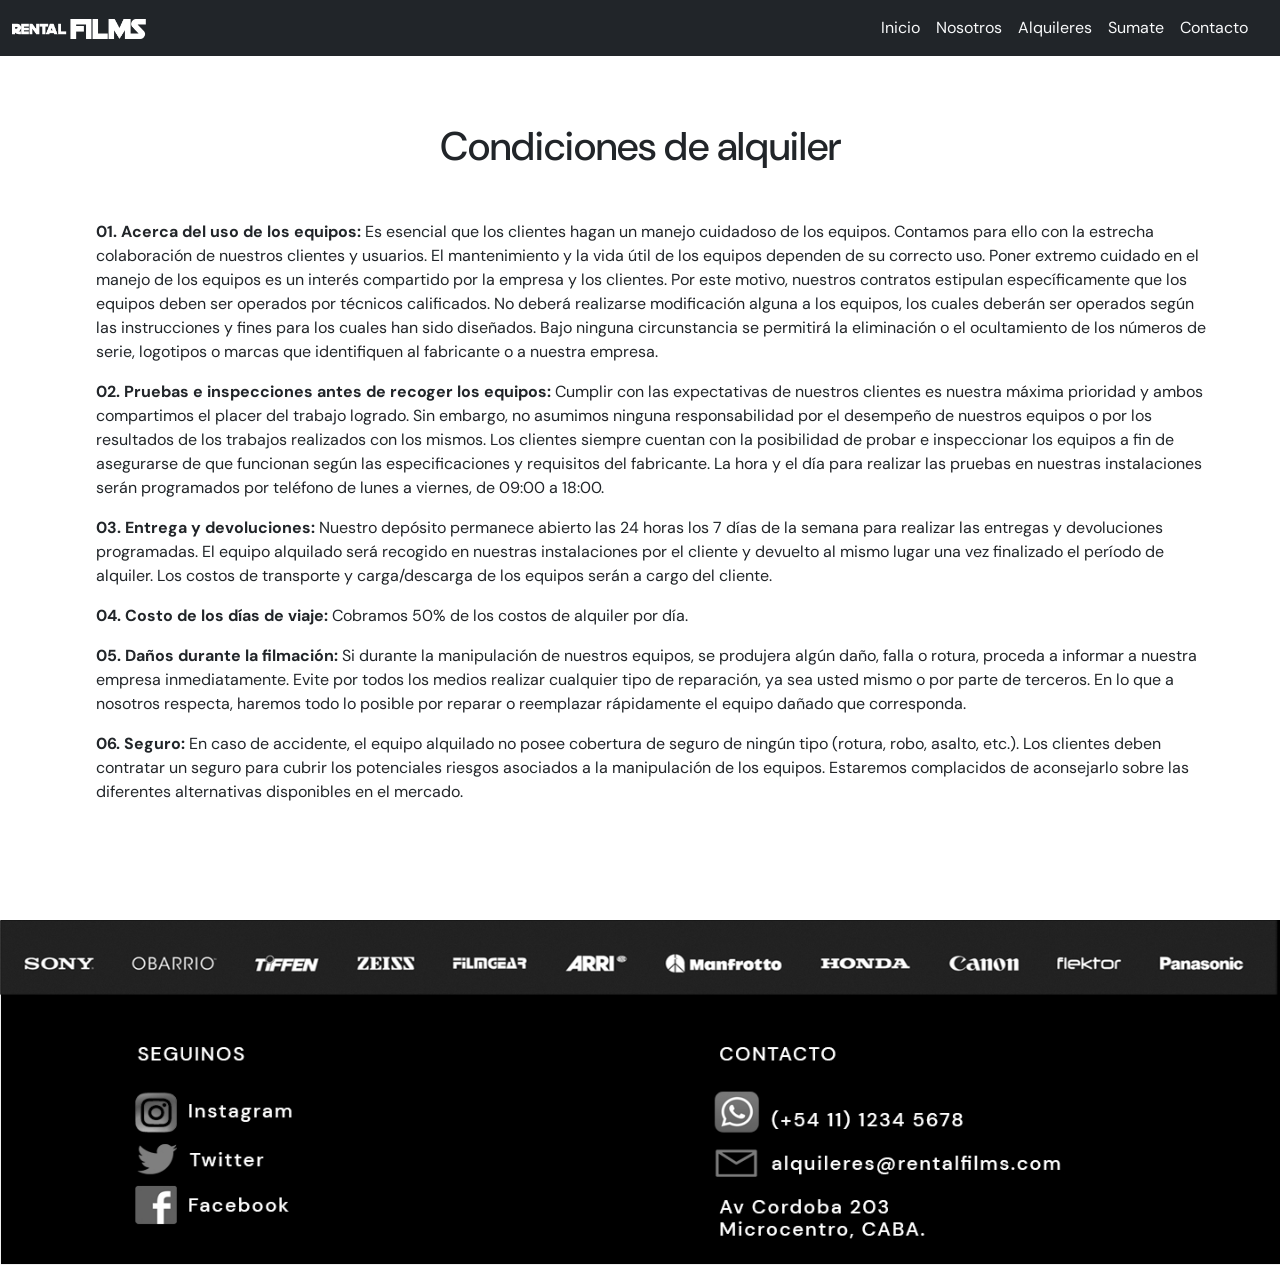
==== Alquileres.html @ 3f25f835 "Preentrega2" ====
<!DOCTYPE html>
<html lang="en">
  <head>
    <meta charset="UTF-8" />
    <meta http-equiv="X-UA-Compatible" content="IE=edge" />
    <meta name="viewport" content="width=device-width, initial-scale=1.0" />
    <title>Rental Films</title>
    <link rel="icon" type="image/jpg" href="./Images/favicon.png" />
    <link href="https://cdn.jsdelivr.net/npm/bootstrap@5.2.1/dist/css/bootstrap.min.css" rel="stylesheet" integrity="sha384-iYQeCzEYFbKjA/T2uDLTpkwGzCiq6soy8tYaI1GyVh/UjpbCx/TYkiZhlZB6+fzT" crossorigin="anonymous">
    <link rel="stylesheet" href="css/style.css" />
    <link rel="preconnect" href="https://fonts.googleapis.com" />
    <link rel="preconnect" href="https://fonts.gstatic.com" crossorigin />
    <link
      href="https://fonts.googleapis.com/css2?family=DM+Sans:ital,wght@0,400;0,500;0,700;1,400;1,500;1,700&display=swap"
      rel="stylesheet"
    />
  </head>
  <body>
     <!-- Header -->
     <header class="main_header">
      <nav class="navbar navbar-expand-lg bg-dark navbar-dark">
        <div class="container-fluid">
          <div style="width:150px;">
            <a href="./index.html">
          <img class="img-fluid w-100 m-auto hidden lg-up" src="./Images/LOGO RENTAL FILMS WHITE.png" alt="Logo fluid">
        </a>
        </div>
          <button
            class="navbar-toggler"
            type="button"
            data-bs-toggle="collapse"
            data-bs-target="#navbarTogglerDemo03"
            aria-controls="navbarTogglerDemo03"
            aria-expanded="false"
            aria-label="Toggle navigation">
            <span class="navbar-toggler-icon"></span>
          </button>

          <div
            class="container collapse navbar-collapse"
            id="navbarTogglerDemo03">
            <ul class="navbar-nav ms-auto mb-2 mb-lg-0">              
              <li class="nav-item">
                <a class="nav-link text-light" href="./index.html">Inicio</a>
              </li>
              <li class="nav-item">
                <a class="nav-link text-light" href="./Nosotros.html"
                  >Nosotros</a
                >
              </li>
              <li class="nav-item">
                <a class="nav-link text-light" href="./Alquileres.html"
                  >Alquileres</a
                >
              </li>
              <li class="nav-item">
                <a class="nav-link text-light" href="./Sumate.html">Sumate</a>
              </li>
              <li class="nav-item">
                <a class="nav-link text-light" href="./Contacto.html"
                  >Contacto</a
                >
              </li>
            </ul>
          </div>
        </div>
      </nav>
    </header>
    <!-- Fin Header -->
    <main>
      <div class="alquileres_condiciones">
        <h1>Condiciones de alquiler</h1>
      </div>
      <div class="alquileres_ol">
        <ol>
          <b> 01. Acerca del uso de los equipos:</b>
          Es esencial que los clientes hagan un manejo cuidadoso de los equipos.
          Contamos para ello con la estrecha colaboración de nuestros clientes y
          usuarios. El mantenimiento y la vida útil de los equipos dependen de
          su correcto uso. Poner extremo cuidado en el manejo de los equipos es
          un interés compartido por la empresa y los clientes. Por este motivo,
          nuestros contratos estipulan específicamente que los equipos deben ser
          operados por técnicos calificados. No deberá realizarse modificación
          alguna a los equipos, los cuales deberán ser operados según las
          instrucciones y fines para los cuales han sido diseñados. Bajo ninguna
          circunstancia se permitirá la eliminación o el ocultamiento de los
          números de serie, logotipos o marcas que identifiquen al fabricante o
          a nuestra empresa.
        </ol>
        <ol>
          <b> 02. Pruebas e inspecciones antes de recoger los equipos:</b>
          Cumplir con las expectativas de nuestros clientes es nuestra máxima
          prioridad y ambos compartimos el placer del trabajo logrado. Sin
          embargo, no asumimos ninguna responsabilidad por el desempeño de
          nuestros equipos o por los resultados de los trabajos realizados con
          los mismos. Los clientes siempre cuentan con la posibilidad de probar
          e inspeccionar los equipos a fin de asegurarse de que funcionan según
          las especificaciones y requisitos del fabricante. La hora y el día
          para realizar las pruebas en nuestras instalaciones serán programados
          por teléfono de lunes a viernes, de 09:00 a 18:00.
        </ol>
        <ol>
          <b> 03. Entrega y devoluciones:</b>
          Nuestro depósito permanece abierto las 24 horas los 7 días de la
          semana para realizar las entregas y devoluciones programadas. El
          equipo alquilado será recogido en nuestras instalaciones por el
          cliente y devuelto al mismo lugar una vez finalizado el período de
          alquiler. Los costos de transporte y carga/descarga de los equipos
          serán a cargo del cliente.
        </ol>
        <ol>
          <b> 04. Costo de los días de viaje:</b>
          Cobramos 50% de los costos de alquiler por día.
        </ol>
        <ol>
          <b> 05. Daños durante la filmación:</b>
          Si durante la manipulación de nuestros equipos, se produjera algún
          daño, falla o rotura, proceda a informar a nuestra empresa
          inmediatamente. Evite por todos los medios realizar cualquier tipo de
          reparación, ya sea usted mismo o por parte de terceros. En lo que a
          nosotros respecta, haremos todo lo posible por reparar o reemplazar
          rápidamente el equipo dañado que corresponda.
        </ol>
        <ol>
          <b> 06. Seguro:</b>
          En caso de accidente, el equipo alquilado no posee cobertura de seguro
          de ningún tipo (rotura, robo, asalto, etc.). Los clientes deben
          contratar un seguro para cubrir los potenciales riesgos asociados a la
          manipulación de los equipos. Estaremos complacidos de aconsejarlo
          sobre las diferentes alternativas disponibles en el mercado.
        </ol>
      </div>
    </main>
    <script src="https://cdn.jsdelivr.net/npm/bootstrap@5.2.1/dist/js/bootstrap.bundle.min.js" integrity="sha384-u1OknCvxWvY5kfmNBILK2hRnQC3Pr17a+RTT6rIHI7NnikvbZlHgTPOOmMi466C8" crossorigin="anonymous"></script>
  </body>
  <!-- Footer -->
  <footer class="footer">
    <div>
      <img class="footer_img" src="./Images/FOOTER.jpg" alt="Footer img" />
    </div>
  </footer>
  <!-- Fin Footer -->
</html>
---- css/style.css ----
@media screen and (min-width: 375px) and (max-width: 768px) {
  /* index Mobile */
  body {
    margin: 0 auto;
    font-family: "DM Sans", sans-serif !important;
    background-image: #e7e7e7;
  }
  .logorental {
    padding-top: 10px;
    width: 30%;
  }
  .imagenportada {
    margin: 0 auto;
    width: 100vw;
  }
  .main_maspedidos {
    width: 100vw;
    height: 100%;
    display: flex;
    flex-wrap: wrap;
    justify-content: center;
    align-content: center;
  }
  .main_maspedidos_title h2 {
    margin: 0 auto;
    padding-top: 20px;
    font-size: 16px;
    align-items: center;
    justify-content: center;
    text-align: center;
  }
  .main_maspedidos_box {
    width: 90%;
    justify-self: center;
  }
  .main_maspedidos_cam {
    width: 100%;
  }
  .masproductos {
    display: flex;
    flex-direction: row;
    justify-content: center;
    align-items: center;
    width: 100%;
    height: 0px;
    font-size: 8px;
  }
  .masproductos h3 {
    padding-bottom: 40px;
  }
  .arribos_oferta {
    width: 100vw;
    height: 100%;
    display: flex;
    flex-wrap: wrap;
    justify-content: center;
    padding-bottom: 3px;
    gap: 10px;
  }
  .oferta_del_mes {
    width: 80%;
  }
  .nuevos_arribos {
    width: 80%;
  }
  .promo_estudiantes {
    width: 90%;
    padding-bottom: 5px;
  }
  h3 span {
    background-color: #d6d6d6;
  }
  .footer {
    width: 100vw;
    background-color: grey;
  }
  .footer_img {
    width: 100%;
  }
  /* Nosotros Mobile */

  .nosotros_main {
    display: flex;
    flex-direction: row;
    justify-content: center;
    align-self: center;
    padding-top: 70px;
    width: 100%;
    height: 100%;
  }
  .nosotros_main_img {
    width: 95%;
  }
  .nosotros_main_text {
    margin: 0 auto;
    display: flex;
    flex-direction: column;
    justify-content: center;
    height: 500px;
  }
  .nosotros_main_text_p {
    margin: 0 auto;
    line-height: 2;
    width: 90%;
    font-size: 10px;
  }
  .footer {
    width: 100vw;
    background-color: grey;
  }
  .footer_img {
    width: 100%;
  }
  /* Sumate Mobile */

  .sumate_trabaja {
    display: flex;
    flex-direction: column;
    justify-content: center;
    align-items: center;
    width: 100%;
    height: 90px;
  }
  .sumate_trabaja h1 {
    font-size: 14px;
  }
  .sumate_trabaja_p {
    margin: 0 auto;
    align-items: center;
    width: 80%;
    font-size: 12px;
    padding-bottom: 20px;
  }
  .sumate_forms {
    width: 100%;
    height: 190px;
    display: flex;
    flex-direction: row;
    justify-content: center;
    gap: 30px;
  }
  .sumate_forms_labels {
    display: flex;
    flex-direction: column;
    font-size: 12px;
    gap: 5px;
  }
  .sumate_forms_inputs {
    display: flex;
    gap: 7px;
    flex-direction: column;
  }
  .sumate_forms_inputs_box {
    height: 16px;
      }
  .sumate_forms_sexo {
    display: flex;
    flex-direction: row;
    justify-content: center;
    gap: 20px;
    height: 40px;
  }
  .sumate_forms_sexo {
    font-size: 12px;
  }
  .sumate_forms_contenedor {
    display: flex;
    justify-content: center;
  }
  .sumate_textarea {
    width: 80%;
    height: 80px;
  }
  .sumate_forms_acepta {
    display: flex;
    flex-direction: row;
    justify-content: center;
    font-size: 12px;
  }
  .sumate_forms_enviar {
    display: flex;
    flex-direction: row;
    justify-content: center;
    width: 100%;
    gap: 15px;
    padding-top: 15px;
  }

  /* Contacto Mobile */

  .main_contacto {
    display: flex;
    flex-direction: column;
    margin: 0 auto;
    height: 100%;
  }
  .contacto_mapa {

    display: flex;
    flex-direction: column;
    justify-content: center;
    align-items: center;
    width: 100%;
    height: 300px;
  }
  .contacto_mapa img {
    margin: 0 auto;
    width: 90%;
  }
  .contacto_forms {
    width: 100%;
    height: 110px;
    display: grid;
    grid-template-columns: 1fr 1fr;
    grid-template-rows: 1f 1fr;
    gap: 2px;
  }
  .contacto_forms_img {
  width: 80%;
  padding: 40px;

  }
  .contacto_forms_inputs {
    width: 80%;
    display: flex;
    flex-direction: column;
    gap: 5px;
    font-size: 12px;
    padding-top: 20px;
    padding-right: 30px;
  }
  .input_scale_contacto {
    width: 100%;
    height: 15px;
  }
  .contacto_forms_texto_contenedor {
    display: flex;
    flex-direction: column;
    align-items: center;
    justify-content: center;
    padding: 15px;
  }
  .contacto_forms_texto {
    display: flex;
    flex-direction: column;
    justify-content: center;
    width: 90%;
    height: 100px;
  }
  .contacto_forms_submit {
    display: flex;
    align-items: start;
    justify-content: center;
    height: 50px;
  }
  .footer {
    height: 100%;
  }
  /* Nosotros Mobile */

  .nosotros_main {
    display: flex;
    flex-direction: row;
    justify-content: center;
    align-self: center;
    padding-top: 70px;
    width: 100%;
    height: 100%;
  }
  .nosotros_main_img {
    width: 95%;
  }
  .nosotros_main_text {
    margin: 0 auto;
    display: flex;
    flex-direction: column;
    justify-content: center;
    height: 500px;
  }
  .nosotros_main_text_p {
    margin: 0 auto;
    line-height: 2;
    width: 90%;
    font-size: 10px;
  }
  .footer {
    width: 100vw;
    background-color: grey;
  }
  .footer_img {
    width: 100%;
  }
  /* Alquileres Mobile */
  .alquileres_condiciones {
    text-decoration: underline;
    margin: 0 auto;
    display: flex;
    flex-direction: column;
    align-items: center;
    width: 100%;
    height: 100%;
  }
  .alquileres_condiciones h1{
    font-size: 14px;
  }
  .alquileres_p {
    margin: 0 auto;
    width: 5%;
    height: 100%;
    font-size: 12px;
  }
  .alquileres_ol {
    display: flex;
    flex-direction: column;
    justify-content: center;
    margin: 0 15px;
    width: 90%;
    height: 100%;
    font-size: 10px;
    padding-bottom: 40px;
  }

}
@media screen and (min-width: 768px) and (max-width: 1024px) {  
  /* index Tablet */
  body {
    margin: 0 auto;
    font-family: "DM Sans", sans-serif !important;
    background-image: #e7e7e7;
  }

  .logorental {
    padding-top: 10px;
    width: 25%;
  }
  .main_header_logo a {
    display: flex;
    flex-direction: column;
    align-items: center;
    justify-content: center;
  }
  .main_header_nav {
    padding-top: 10px;
    width: 100vw;
    height: 40px;
    display: flex;
    justify-content: center;
    align-items: center;
    text-decoration: none;
  }

  .imagenportada {
    margin: 0 auto;
    width: 100vw;
  }
  .main_maspedidos_title {
    display: flex;
    flex-direction: column;
    font-size: 8px;
    align-items: center;
    justify-content: center;
    padding-bottom: 20px;
  }
  .main_maspedidos_title h2 {
    padding-top: 20px;
    font-size: 16px;
  }
  .main_maspedidos {
    width: 100vw;
    height: 100%;
    display: flex;
    flex-wrap: wrap;
    justify-content: center;
    align-content: center;
    gap: 15px;
  }
  .main_maspedidos_box {
    width: 75%;
    justify-self: center;
  }
  .main_maspedidos_cam {
    width: 100%;
  }
  .masproductos {
    display: flex;
    flex-direction: row;
    justify-content: center;
    align-items: center;
    width: 100%;
    height: 0px;
    font-size: 8px;
  }
  .masproductos {
    font-size: 16px;
    padding-top: 20px;
    padding-bottom: 20px;
  }
  .arribos_oferta {
    display: flex;
    flex-direction: column;
    justify-content: center;
    align-items: center;
    padding-bottom: 3px;
    gap: 10px;
  }
  .oferta_del_mes {
    width: 70%;
  }
  .nuevos_arribos {
    width: 70%;
  }
  .promo_estudiantes {
    width: 80%;
    padding-bottom: 5px;
  }
  h3 span {
    background-color: #d6d6d6;
  }
  .footer {
    width: 100vw;
    background-color: grey;
  }
  .footer_img {
    width: 100%;
  }
  /* Nosotros Tablet */

  .nosotros_main {
    display: flex;
    flex-direction: row;
    justify-content: center;
    align-self: center;
    padding-top: 70px;
    width: 100%;
    height: 100%;
  }
  .nosotros_main_img {
    padding-top: 15px;
    width: 90%;
  }
  .nosotros_main_text {
    margin: 0 auto;
    display: flex;
    flex-direction: column;
    justify-content: center;
    height: 400px;
  }
  .nosotros_main_text_p {
    margin: 0 auto;
    line-height: 2;
    width: 90%;
    font-size: 12px;
  }
  .footer {
    width: 100vw;
    background-color: grey;
  }
  .footer_img {
    width: 100%;
  }
  /* Alquileres Tablet */

  .alquileres_p {
    margin: 0 auto;
    width: 5%;
    height: 100%;
    font-size: 16px;
  }

  .alquileres_condiciones h1 {
    display: flex;
    flex-direction: column;
    align-items: center;
    font-size: 16px;
    text-decoration: underline;
    padding-top: 25px;
    height: 80px;
  }
  .alquileres_ol {
    display: flex;
    flex-direction: column;
    justify-content: center;
    margin: 0 15px;
    width: 90%;
    height: 520px;
    font-size: 12px;
    padding-bottom: 40px;
  }

  /* Sumate Tablet */

  .sumate_trabaja {
    display: flex;
    flex-direction: column;
    justify-content: center;
    align-items: center;
    padding-top: 20px;
    width: 100%;
    height: 50px;
  }
  .sumate_trabaja h1 {
    font-size: 16px;
    text-decoration: underline;
  }
  .sumate_trabaja_p {
    margin: 0 auto;
    align-items: center;
    width: 80%;
    font-size: 12px;
    padding-bottom: 20px;
  }
  .sumate_forms {
    width: 100%;
    height: 190px;
    display: flex;
    flex-direction: row;
    justify-content: center;
    gap: 30px;
  }
  .sumate_forms_labels {
    display: flex;
    flex-direction: column;
    font-size: 12px;
    gap: 5px;
  }
  .sumate_forms_inputs {
    display: flex;
    gap: 5.5px;
    flex-direction: column;
  }
  .sumate_forms_inputs_box {
height: 16px;
  }
  .sumate_forms_inputs input {
    height: 9%;
  }
  .sumate_forms_sexo {
    display: flex;
    flex-direction: row;
    justify-content: center;
    gap: 20px;
    height: 40px;
  }
  .sumate_forms_sexo {
    font-size: 12px;
  }
  .sumate_forms_contenedor {
    display: flex;
    justify-content: center;
  }
  .sumate_textarea {
    width: 60%;
    height: 80px;
  }
  .sumate_forms_acepta {
    padding-top: 15px;
    display: flex;
    flex-direction: row;
    justify-content: center;
    font-size: 12px;
  }
  .sumate_forms_enviar {
    display: flex;
    flex-direction: row;
    justify-content: center;
    gap: 15px;
    padding-top: 15px;
  }
  /* Contacto Tablet */

  .main_contacto {
    display: flex;
    flex-direction: column;
    margin: 0 auto;
    height: 100%;
  }
  .contacto_mapa {
    display: flex;
    flex-direction: column;
    justify-content: center;
    align-items: center;
    padding-top: 20px;
    width: 100%;
    height: 320px;
  }

  .contacto_forms {
    width: 100%;
    height: 160px;
    display: grid;
    grid-template-columns: 1fr 1fr;
    grid-template-rows: 1f 1fr;
    gap: 2px;
  }
  .contacto_forms_img {
    width: 100%;
    padding: 40px;
    padding-left: 160px;
  }
  .contacto_forms_inputs {
    width: 80%;
    display: flex;
    flex-direction: column;
    gap: 5px;
    font-size: 12px;
    padding-top: 20px;
    padding-right: 30px;
  }
  .input_scale {
    width: 99%;
    height: 16px;
  }
  .contacto_forms_texto_contenedor {
    display: flex;
    flex-direction: column;
    align-items: center;
    justify-content: center;
    padding: 10px;
  }
  .contacto_forms_texto {
    display: flex;
    flex-direction: column;
    justify-content: center;
    width: 90%;
    height: 200px;
  }
  .contacto_forms_submit {
    display: flex;
    align-items: start;
    justify-content: center;
    height: 50px;
  }
  .footer {
    height: 100%;
  }
}
@media (min-width: 1024px) {
  body {
    margin: 0 auto;
    font-family: "DM Sans", sans-serif !important;
    background-image: #e7e7e7;
  }
.logorental {
  width: 40%;
}
.main_header {
  z-index: 3;
  width: 100%;
  position: fixed;
}
  .imagenportada {
    width: 100vw;
  }
  .main_img {
    width: 100vw;
  }
  .main_maspedidos_title {
    display: grid;
    justify-content: center;
    padding-top: 10px;
    width: 100vw;
    height: 100px;
  }
  .main_maspedidos {
    width: 100vw;
    display: grid;
    grid-template-columns: 1fr 1fr 1fr;
    gap: 15px 0px;
    align-content: space-evenly;
  }
  .main_maspedidos_box {
    width: 90%;
    justify-self: center;
  }
  .main_maspedidos_cam {
    width: 100%;
    transition: all 0.5s;
  }
  .main_maspedidos_cam:hover {
    transform: scale(1.1);
    border-radius: 30px;
  }
  .masproductos {
    display: flex;
    flex-direction: column;
    align-items: center;
  }
  .seccion3 {
    width: 100%;
  }
  .arribos_oferta {
    width: 100%;
    height: 800px;
    display: grid;
    grid-template-columns: 1fr 1fr;
    grid-template-rows: 1fr 1fr;
    grid-template-areas:
      "nuevos_arribos oferta_del_mes"
      "promo_estudiantes promo_estudiantes";
    padding-top: 50px;
    justify-items: center;
    gap: 20px 10px;
  }
  .nuevos_arribos {
    grid-area: nuevos_arribos;
    width: 98%;
    animation-name: Movimiento;
    animation-iteration-count: unset;
    animation-timing-function: cubic-bezier();
    animation-duration: 1.5s;
    animation-delay: 0s;
  }

  .oferta_del_mes {
    grid-area: oferta_del_mes;
    width: 98%;
    animation-name: Movimiento2;
    animation-iteration-count: unset;
    animation-timing-function: cubic-bezier();
    animation-duration: 1.5s;
    animation-delay: 0s;
  }

  .promo_estudiantes {
    grid-area: promo_estudiantes;
    width: 99%;
    animation-name: Movimiento3;
    animation-iteration-count: unset;
    animation-duration: 1.5s;
    animation-delay: 0s;
  }

  h3 span {
    background-color: #d6d6d6;
  }
  .footer {
    width: 100vw;
    background-color: grey;
  }
  .footer_img {
    width: 100%;
  }
  /* Inicio Estilo Nosotros Desktop */

  .nosotros_main_text {
    display: flex;
    flex-direction: column;
    justify-content: center;
    align-items: center;
    height: 400px;
  }
  .nosotros_main_text_p {
    margin: 0 auto;
    line-height: 2;
    width: 90%;
    font-size: 17px;
  }

  /* Inicio Estilo Alquileres Desktop */
  .alquileres_p {
    margin: 0 auto;
    width: 90%;
    height: 100%;
  }
  .alquileres_ol {
    display: flex;
    flex-direction: column;
    margin: 0 auto;
    width: 90%;
    height: 700px;
  }
  .alquileres_condiciones {
    display: flex;
    flex-direction: column;
    justify-content: center;
    align-items: center;
    padding-top: 80px;
    width: 100%;
    height: 220px;
  }
  /* Inicio Estilo Condiciones Desktop  */

  .condiciones {
    margin: 0 auto;
    display: flex;
    height: 100px;
  }
  /* Inicio Estilo Sumate Desktop */
  .sumate_trabaja {
    display: flex;
    flex-direction: column;
    justify-content: center;
    align-items: center;
    padding-top: 80px;
    width: 100%;
    height: 200px;
  }
  .sumate_trabaja_p {
    margin: 0 auto;
    align-items: center;
    width: 80%;
    font-size: 18px;
    padding-bottom: 50px;
  }
  .sumate_forms {
    width: 100%;
    height: 260px;
    display: flex;
    flex-direction: row;
    justify-content: center;
    gap: 30px;
  }
  .sumate_forms_labels {
    display: flex;
    flex-direction: column;
    gap: 5px;
  }
  .sumate_forms_inputs {
    display: flex;
    flex-direction: column;
    gap: 9px;
  }
  .sumate_forms_inputs_box {
height: 20px;
  }
  .sumate_forms_sexo {
    display: flex;
    flex-direction: row;
    justify-content: center;
    gap: 20px;
    height: 40px;
  }
  .sumate_forms_contenedor {
    display: flex;
    justify-content: center;
  }
  .sumate_textarea {
    width: 660px;
    height: 120px;
  }
  .sumate_forms_acepta {
    display: flex;
    flex-direction: row;
    justify-content: center;
    padding-top: 10px;
    font-size: 12px;
  }
  .sumate_forms_enviar {
    display: flex;
    flex-direction: row;
    justify-content: center;
    gap: 15px;
    padding-top: 15px;
  }
  /* Inicio Estilo Contacto Desktop */

  .main_contacto {
    margin: 0 auto;
    height: 1000px;
  }
  .contacto_mapa {
    margin: 0 auto;
    display: flex;
    flex-direction: column;
    justify-content: center;
    align-items: center;
    padding-top: 80px;
    height: 450px;
  }
  .contacto_mapa img {
    width: 70%;
  }
  .contacto_forms {
    width: 100%;
    height: 250px;
    display: flex;
    flex-direction: row;
    justify-content: center;
    padding-top: 80px;
    gap: 20px;
  }
  .contacto_forms_labels {
    display: flex;
    flex-direction: column;
    font-size: 19px;
  }
  .contacto_forms_inputs {
    display: flex;
    flex-direction: column;
    gap: 5px;
    width: 30%;
  }
  .contacto_forms_texto {
    display: flex;
    justify-content: center;
  }
  .contacto_forms_submit {
    display: flex;
    align-items: center;
    justify-content: center;
    gap: 15px;
    padding-top: 20px;
  }
  .contacto_forms_img {
    width: 80%;
    animation-name: Loop;
    animation-iteration-count: infinite;
    animation-timing-function: cubic-bezier(90%);
    animation-duration: 5s;
    animation-delay: 0s;
  }
}

/* Inicio de las animaciones */
@keyframes Movimiento {
  0% {
    transform: translate(-700px);
  }
  100% {
    transform: translate(0px);
  }
}

@keyframes Movimiento2 {
  0% {
    transform: translate(700px);
  }
  100% {
    transform: translate(0px);
  }
}

@keyframes Movimiento3 {
  0% {
    transform: scale(0%);
  }
  100% {
    transform: scale(100%);
  }
}
@keyframes Opacity {
  0% {
    opacity: 0%;
  }
  100% {
    opacity: 100%;
  }
}
@keyframes Loop {
  0% {
    opacity: 0%;
    transform: scale(40%);
  }
  35% {
    opacity: 100%;
  }
  90% {
    transform: scale(100%);
  }
  60% {
    opacity: 100%;
  }
  100% {
    opacity: 0%;
  }
}
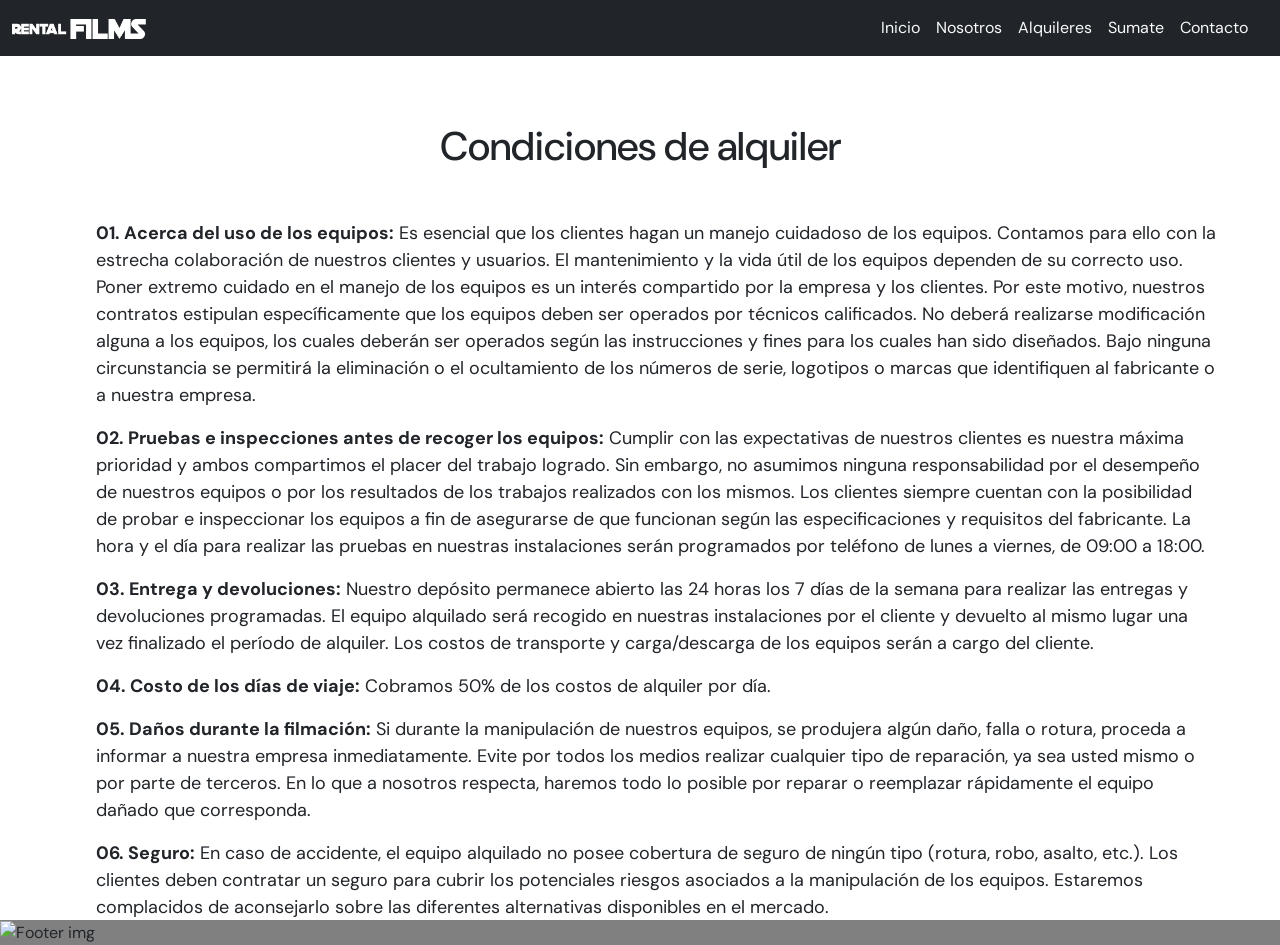
==== commit bab04c14: "update 30/9 2" ====
--- a/Alquileres.html
+++ b/Alquileres.html
@@ -22,7 +22,7 @@
         <div class="container-fluid">
           <div style="width:150px;">
             <a href="./index.html">
-          <img class="img-fluid w-100 m-auto hidden lg-up" src="./Images/LOGO RENTAL FILMS WHITE.png" alt="Logo fluid">
+          <img class="img-fluid w-100 m-auto hidden lg-up" src="./Images/logo_rental_films_white.png" alt="Logo fluid">
         </a>
         </div>
           <button
@@ -44,20 +44,20 @@
                 <a class="nav-link text-light" href="./index.html">Inicio</a>
               </li>
               <li class="nav-item">
-                <a class="nav-link text-light" href="./Nosotros.html"
+                <a class="nav-link text-light" href="./nosotros.html"
                   >Nosotros</a
                 >
               </li>
               <li class="nav-item">
-                <a class="nav-link text-light" href="./Alquileres.html"
+                <a class="nav-link text-light" href="./alquileres.html"
                   >Alquileres</a
                 >
               </li>
               <li class="nav-item">
-                <a class="nav-link text-light" href="./Sumate.html">Sumate</a>
+                <a class="nav-link text-light" href="./sumate.html">Sumate</a>
               </li>
               <li class="nav-item">
-                <a class="nav-link text-light" href="./Contacto.html"
+                <a class="nav-link text-light" href="./contacto.html"
                   >Contacto</a
                 >
               </li>
@@ -136,7 +136,7 @@
   <!-- Footer -->
   <footer class="footer">
     <div>
-      <img class="footer_img" src="./Images/FOOTER.jpg" alt="Footer img" />
+      <img class="footer_img" src="./Images/footer.jpg" alt="Footer img" />
     </div>
   </footer>
   <!-- Fin Footer -->
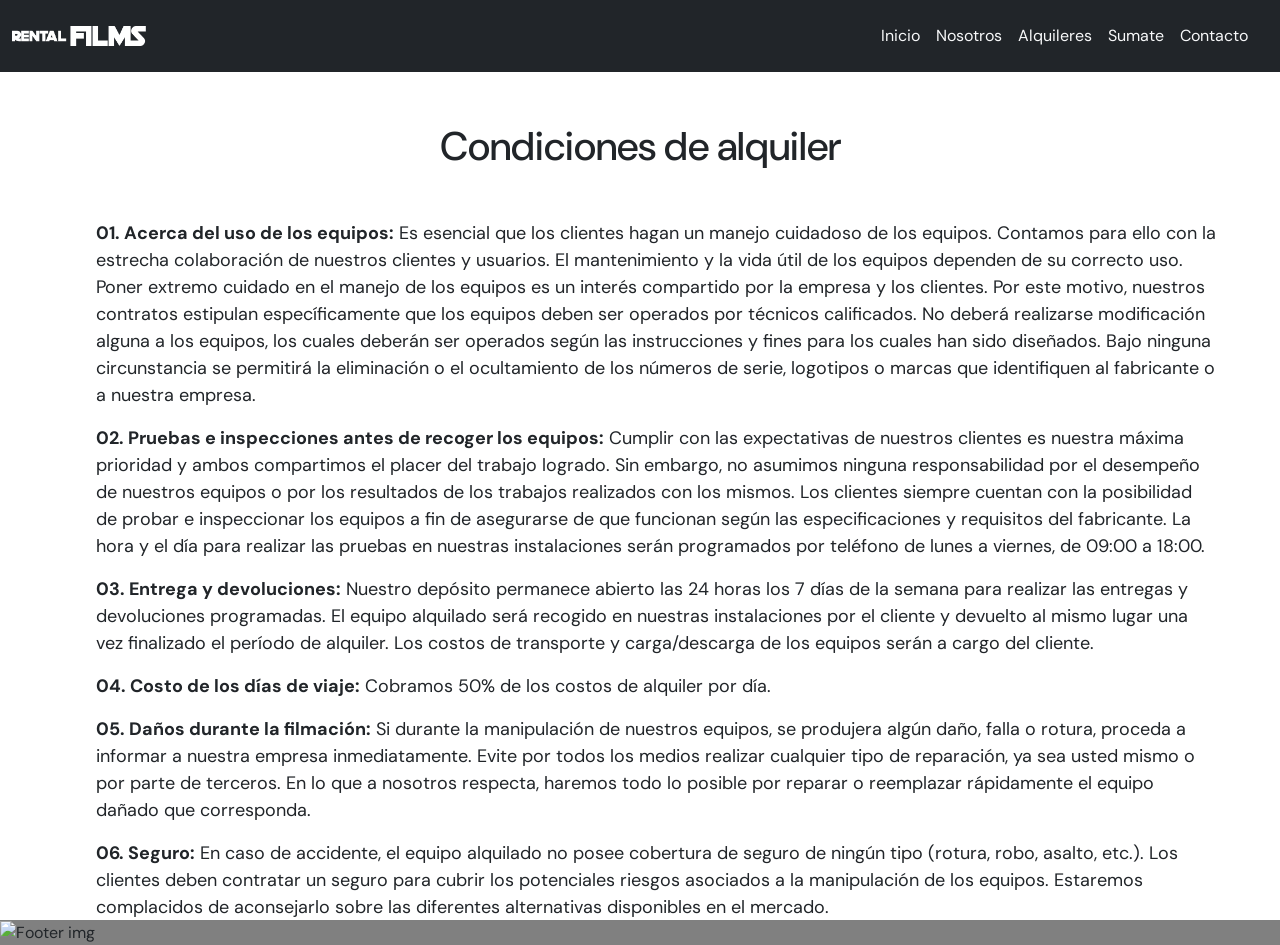
==== commit a0b46a83: "update 1/10" ====
--- a/Alquileres.html
+++ b/Alquileres.html
@@ -22,7 +22,9 @@
         <div class="container-fluid">
           <div style="width:150px;">
             <a href="./index.html">
-          <img class="img-fluid w-100 m-auto hidden lg-up" src="./Images/logo_rental_films_white.png" alt="Logo fluid">
+              <h1>
+                <img class="img-fluid w-100 m-auto hidden lg-up" src="./Images/logo_rental_films_white.png" alt="Logo fluid">
+              </h1>
         </a>
         </div>
           <button
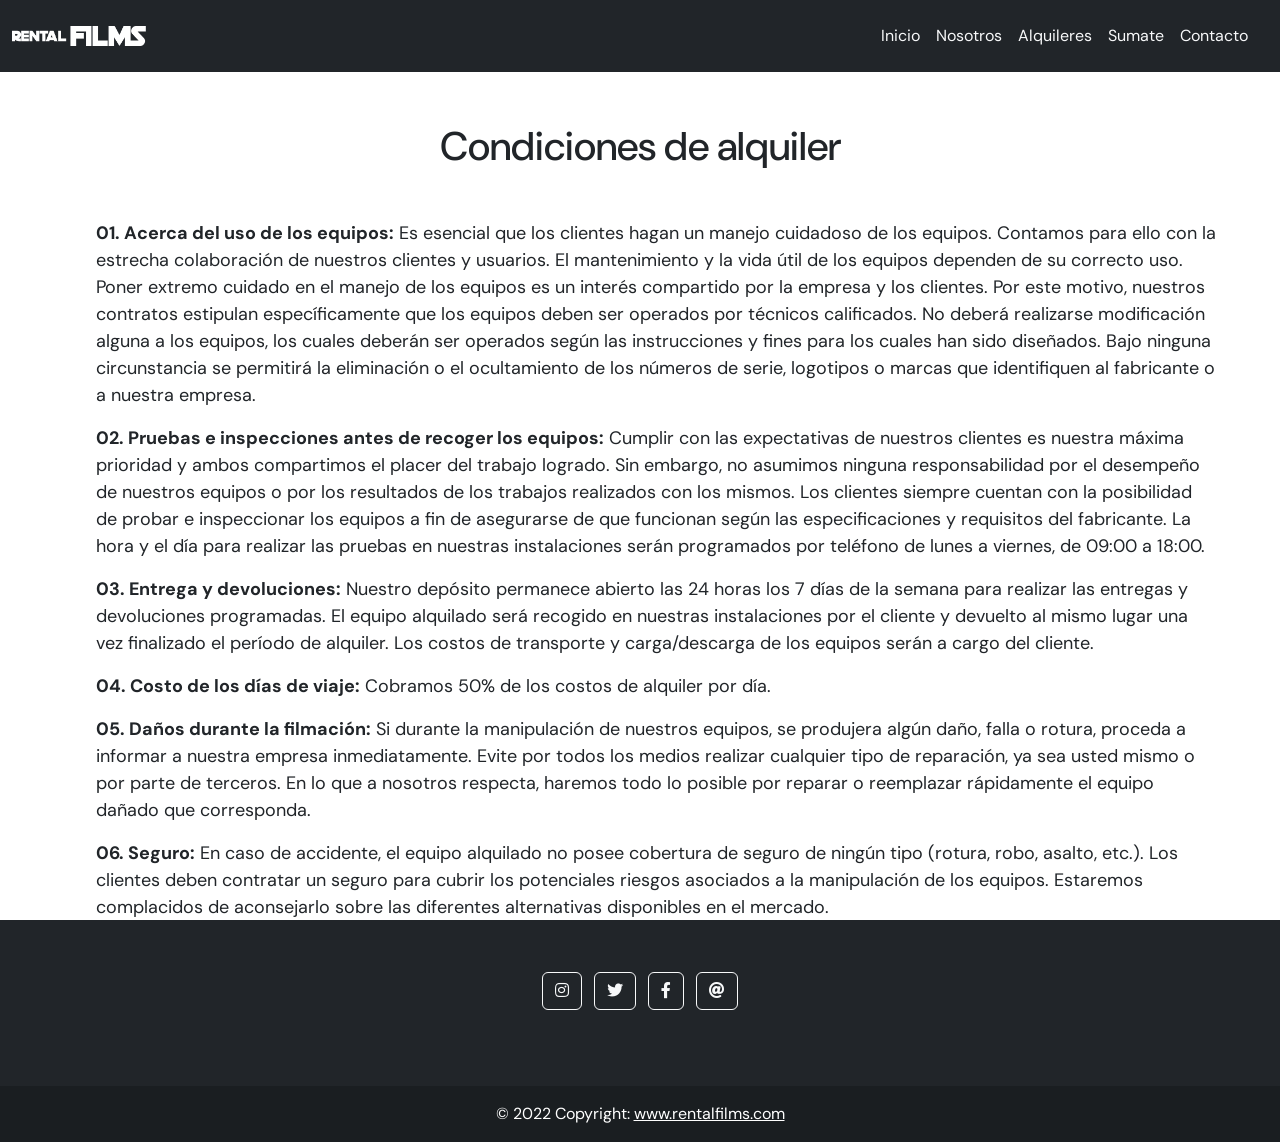
==== commit a9508169: "update 1/10 4" ====
--- a/Alquileres.html
+++ b/Alquileres.html
@@ -7,6 +7,12 @@
     <title>Rental Films</title>
     <link rel="icon" type="image/jpg" href="./Images/favicon.png" />
     <link href="https://cdn.jsdelivr.net/npm/bootstrap@5.2.1/dist/css/bootstrap.min.css" rel="stylesheet" integrity="sha384-iYQeCzEYFbKjA/T2uDLTpkwGzCiq6soy8tYaI1GyVh/UjpbCx/TYkiZhlZB6+fzT" crossorigin="anonymous">
+    <link
+    rel="stylesheet"
+    href="https://use.fontawesome.com/releases/v5.8.1/css/all.css"
+    integrity="sha384-50oBUHEmvpQ+1lW4y57PTFmhCaXp0ML5d60M1M7uH2+nqUivzIebhndOJK28anvf"
+    crossorigin="anonymous"
+  />
     <link rel="stylesheet" href="css/style.css" />
     <link rel="preconnect" href="https://fonts.googleapis.com" />
     <link rel="preconnect" href="https://fonts.gstatic.com" crossorigin />
@@ -136,10 +142,55 @@
     <script src="https://cdn.jsdelivr.net/npm/bootstrap@5.2.1/dist/js/bootstrap.bundle.min.js" integrity="sha384-u1OknCvxWvY5kfmNBILK2hRnQC3Pr17a+RTT6rIHI7NnikvbZlHgTPOOmMi466C8" crossorigin="anonymous"></script>
   </body>
   <!-- Footer -->
-  <footer class="footer">
-    <div>
-      <img class="footer_img" src="./Images/footer.jpg" alt="Footer img" />
-    </div>
-  </footer>
+  <div>
+    <footer class="bg-dark text-center text-white">
+      <!-- Grid container -->
+      <div class="container p-4 p-sm-4 p-md-5 p-xl-5">
+        <!-- Section: Social media -->
+        <section class="mb-4">
+          <!-- Instagram -->
+          <a
+            class="btn btn-outline-light btn-floating m-1"
+            href="#!"
+            role="button"
+            ><i class="fab fa-instagram"></i
+          ></a>
+          <!-- Twitter -->
+          <a
+            class="btn btn-outline-light btn-floating m-1"
+            href="#!"
+            role="button"
+            ><i class="fab fa-twitter"></i
+          ></a>
+          <!-- Facebook -->
+          <a
+            class="btn btn-outline-light btn-floating m-1"
+            href="#!"
+            role="button"
+            ><i class="fab fa-facebook-f"></i
+          ></a>
+
+          <!-- Mail -->
+          <a
+            class="btn btn-outline-light btn-floating m-1"
+            href="#!"
+            role="button"
+            ><i class="fas fa-at"></i
+          ></a>
+
+          <!-- Instagram -->
+        </section>
+        <!-- Section: Social media -->
+      </div>
+      <!-- Grid container -->
+
+      <!-- Copyright -->
+      <div class="text-center p-3" style="background-color: rgba(0, 0, 0, 0.2)">
+        © 2022 Copyright:
+        <a class="text-white" href="https://google.com/">www.rentalfilms.com</a>
+      </div>
+      <!-- Copyright -->
+    </footer>
+  </div>
   <!-- Fin Footer -->
 </html>
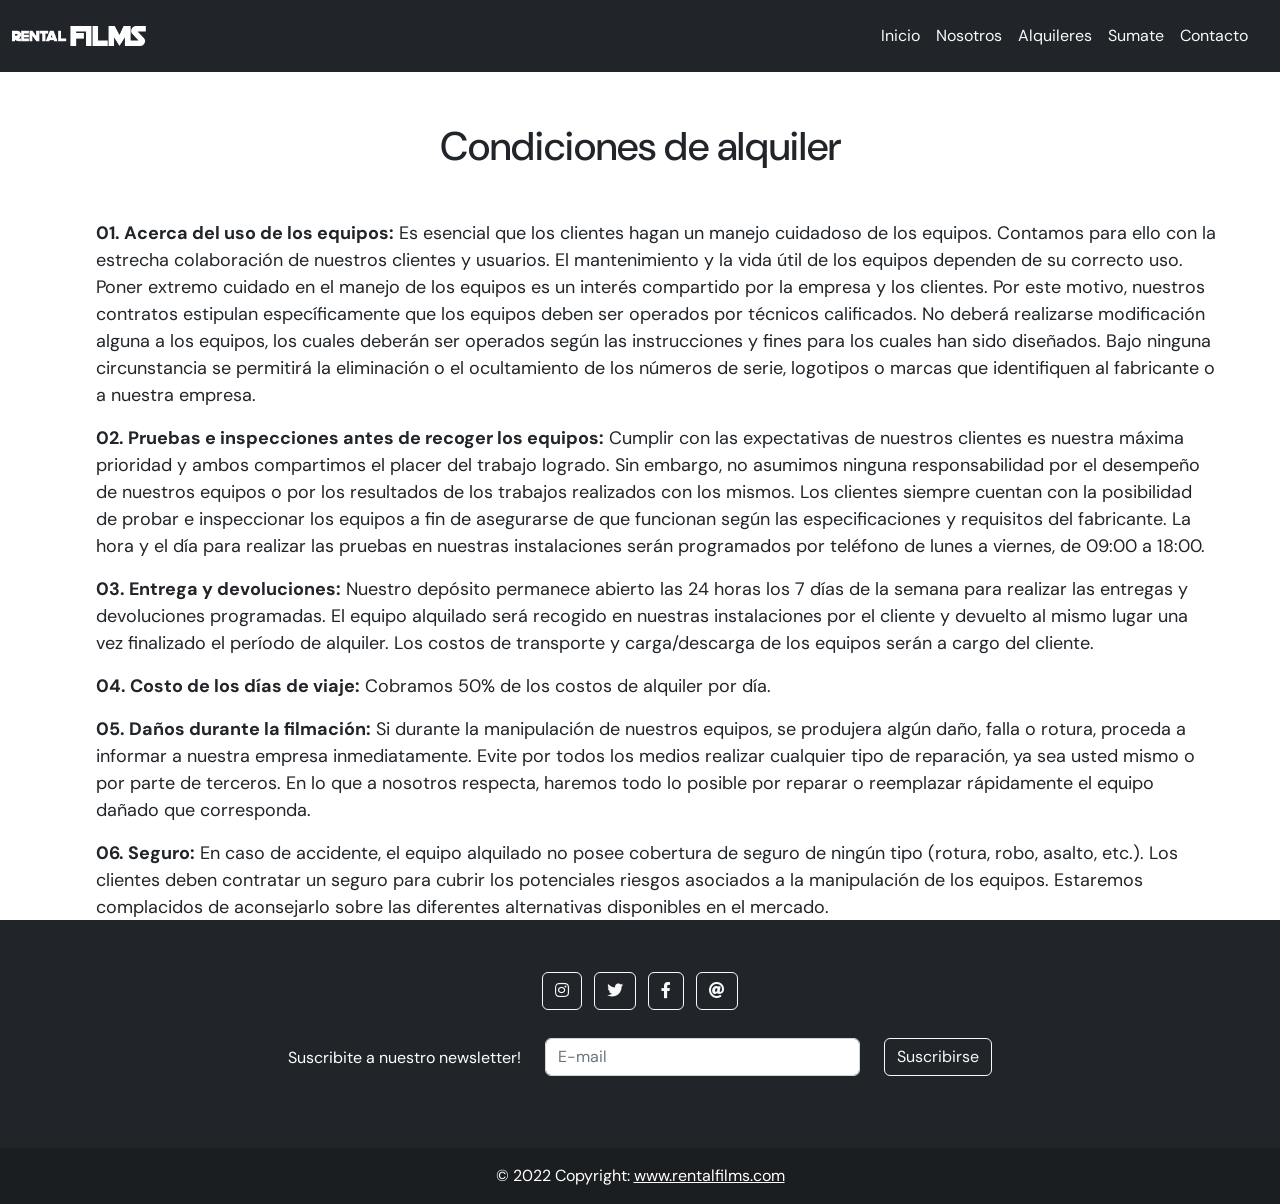
==== commit f833ce21: "update 1/10 5" ====
--- a/Alquileres.html
+++ b/Alquileres.html
@@ -141,56 +141,89 @@
     </main>
     <script src="https://cdn.jsdelivr.net/npm/bootstrap@5.2.1/dist/js/bootstrap.bundle.min.js" integrity="sha384-u1OknCvxWvY5kfmNBILK2hRnQC3Pr17a+RTT6rIHI7NnikvbZlHgTPOOmMi466C8" crossorigin="anonymous"></script>
   </body>
-  <!-- Footer -->
-  <div>
-    <footer class="bg-dark text-center text-white">
-      <!-- Grid container -->
-      <div class="container p-4 p-sm-4 p-md-5 p-xl-5">
-        <!-- Section: Social media -->
-        <section class="mb-4">
-          <!-- Instagram -->
-          <a
-            class="btn btn-outline-light btn-floating m-1"
-            href="#!"
-            role="button"
-            ><i class="fab fa-instagram"></i
-          ></a>
-          <!-- Twitter -->
-          <a
-            class="btn btn-outline-light btn-floating m-1"
-            href="#!"
-            role="button"
-            ><i class="fab fa-twitter"></i
-          ></a>
-          <!-- Facebook -->
-          <a
-            class="btn btn-outline-light btn-floating m-1"
-            href="#!"
-            role="button"
-            ><i class="fab fa-facebook-f"></i
-          ></a>
-
-          <!-- Mail -->
-          <a
-            class="btn btn-outline-light btn-floating m-1"
-            href="#!"
-            role="button"
-            ><i class="fas fa-at"></i
-          ></a>
-
-          <!-- Instagram -->
-        </section>
-        <!-- Section: Social media -->
-      </div>
-      <!-- Grid container -->
-
-      <!-- Copyright -->
-      <div class="text-center p-3" style="background-color: rgba(0, 0, 0, 0.2)">
-        © 2022 Copyright:
-        <a class="text-white" href="https://google.com/">www.rentalfilms.com</a>
-      </div>
-      <!-- Copyright -->
-    </footer>
-  </div>
-  <!-- Fin Footer -->
+<!-- Footer -->
+<div>
+  <footer class="bg-dark text-center text-white">
+    <!-- Grid container -->
+    <div class="container p-4 p-sm-4 p-md-4 p-xl-4">
+      <!-- Section: Social media -->
+      <section class="p-4 p-sm-4 p-md-4 p-xl-4">
+        <!-- Instagram -->
+        <a
+          class="btn btn-outline-light btn-floating m-1"
+          href="https://instagram.com"
+          role="button"
+          ><i class="fab fa-instagram"></i
+        ></a>
+        <!-- Twitter -->
+        <a
+          class="btn btn-outline-light btn-floating m-1"
+          href="https://twitter.com"
+          role="button"
+          ><i class="fab fa-twitter"></i
+        ></a>
+        <!-- Facebook -->
+        <a
+          class="btn btn-outline-light btn-floating m-1"
+          href="https://facebook.com"
+          role="button"
+          ><i class="fab fa-facebook-f"></i
+        ></a>
+
+        <!-- Mail -->
+        <a
+          class="btn btn-outline-light btn-floating m-1"
+          href="https://gmail.com"
+          role="button"
+          ><i class="fas fa-at"></i
+        ></a>
+          <!-- Grid container -->
+          <div class="container p-4 pb-0" class>
+            <!-- Section: Form -->
+            <section class="suscribe">
+              <form action="">
+                <!--Grid row-->
+                <div class="row d-flex justify-content-center">
+                  <!--Grid column-->
+                  <div class="col-auto">
+                    <p class="pt-2">
+                      Suscribite a nuestro newsletter!
+                    </p>
+                  </div>
+                  <!--Grid column-->
+                  <div class="col-md-4 col-12">
+                    <!-- Email input -->
+                    <div class="form-outline form-white mb-4">
+                      <input type="email" id="form5Example2" class="form-control" placeholder="E-mail"/>
+                    </div>
+                  </div>
+                  <!--Grid column-->
+                  <div class="col-auto">
+                    <!-- Submit button -->
+                    <button type="submit" class="btn btn-outline-light mb-4">
+                      Suscribirse
+                    </button>
+                  </div>
+                  <!--Grid column-->
+                </div>
+                <!--Grid row-->
+              </form>
+            </section>
+            <!-- Section: Form -->
+          </div>
+      </section>
+
+      <!-- Section: Social media -->
+    </div>
+    <!-- Grid container -->
+
+    <!-- Copyright -->
+    <div class="text-center p-3" style="background-color: rgba(0, 0, 0, 0.2)">
+      © 2022 Copyright:
+      <a class="text-white" href="https://google.com/">www.rentalfilms.com</a>
+    </div>
+    <!-- Copyright -->
+  </footer>
+</div>
+<!-- Fin Footer -->
 </html>
